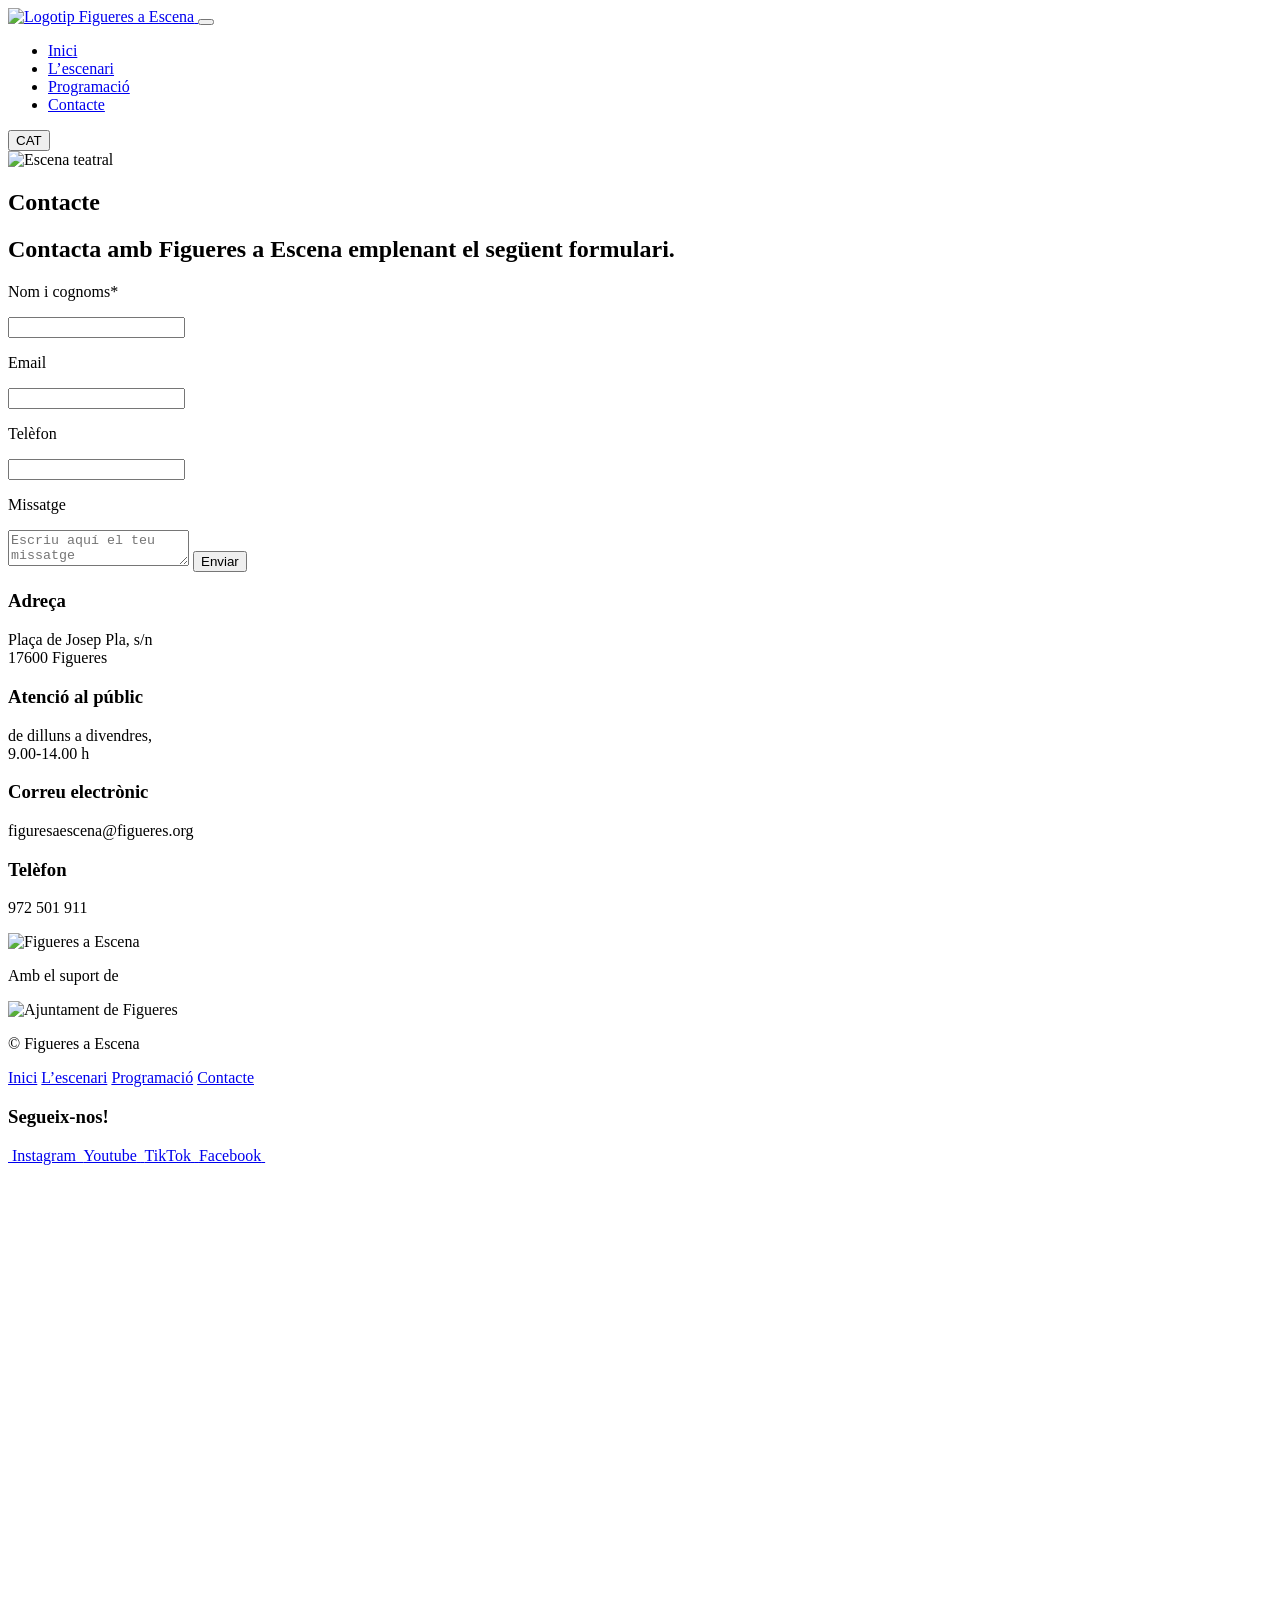
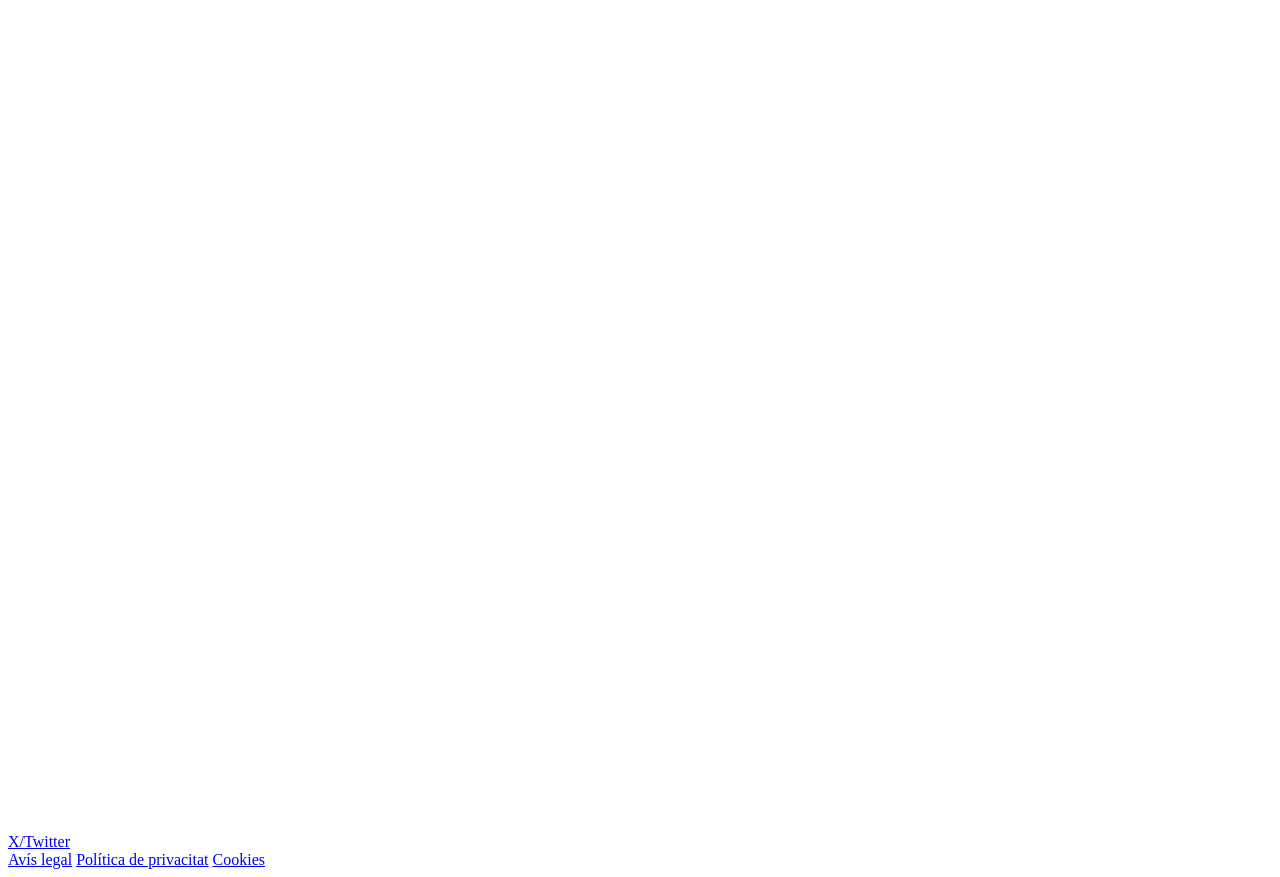
==== contacte.html @ d1a83672 "subida inicial" ====
<!DOCTYPE html>
<html lang="ca">
    <head>
        <meta charset="UTF-8" />
        <title>Contacte | Figueres a Escena</title>
        <meta name="viewport" content="width=device-width, initial-scale=1">
        <link rel="stylesheet" href="css/styles-inici.css">
        <link rel="preconnect" href="https://fonts.googleapis.com">
        <link rel="preconnect" href="https://fonts.gstatic.com" crossorigin>
        <link rel="preconnect" href="https://fonts.googleapis.com">
        <link rel="preconnect" href="https://fonts.gstatic.com" crossorigin>
        <link href="https://fonts.googleapis.com/css2?family=Playfair+Display:ital,wght@0,400..900;1,400..900&display=swap" rel="stylesheet">
        <link href="https://fonts.googleapis.com/css2?family=Inter:ital,opsz,wght@0,14..32,100..900;1,14..32,100..900&display=swap" rel="stylesheet">
        <link rel="icon" type="image/jpeg" href="media/favicon_figueres.png">
    </head>
    <body>
        <header class="site-header">
      <nav class="nav-principal" aria-label="Navegació principal">

        <a href="inici.html" class="logo-nav">
              <img
              src="media/logos-colorifavicon.png"
              alt="Logotip Figueres a Escena"
              class="brand-logo"
              width="140"
              height="40"
              />
         </a>
         
    <button class="boton-menu" type="button" title="abrir-cerrar-menu" aria-label="Obrir o tancar menú">
      <span></span>
      <span></span>
      <span></span>
    </button>

    <ul id="menu-principal">
      <li><a href="inici.html" class="nav-link nav-link--active">Inici</a></li>
      <li><a href="lescenari.html" class="nav-link">L’escenari</a></li>
      <li><a href="programacio.html" class="nav-link">Programació</a></li>
      <li><a href="contacte.html" class="nav-link">Contacte</a></li>
    </ul>
    
    <button class="canvi-idioma" type="button" aria-label="Canvia l’idioma a català">
          CAT
    </button>
  </nav>
</header>
    <main>
    <section class="hero-contacte">
      <img src="media/elgrancomediant-joeljoan-novembre2021.jpg-1800x1200.jpg" alt="Escena teatral" class="hero-contacte-img">
      <h1>Contacte</h1>
    </section>

    <section class="intro-contacte">
      <h2>Contacta amb Figueres a Escena emplenant el següent formulari.</h2>
    </section>

    <section class="formulari-seccio">
      <form id="formulari">
        <p>Nom i cognoms*</p>
        <input class="campsText" type="text">

        <p>Email</p>
        <input class="campsText" type="email">

        <p>Telèfon</p>
        <input class="campsText" type="tel">

        <p>Missatge</p>
        <textarea id="quadre" placeholder="Escriu aquí el teu missatge"></textarea>

        <input type="submit" value="Enviar" id="botoEnviar">
      </form>
    </section>

    <section class="info-contacte">
      <div class="info-box">
        <div class="info-item">
          <h3>Adreça</h3>
          <p>Plaça de Josep Pla, s/n<br>17600 Figueres</p>
        </div>

        <div class="info-item">
          <h3>Atenció al públic</h3>
          <p>de dilluns a divendres,<br>9.00-14.00 h</p>
        </div>

        <div class="info-item">
          <h3>Correu electrònic</h3>
          <p>figuresaescena@figueres.org</p>
        </div>

        <div class="info-item">
          <h3>Telèfon</h3>
          <p>972 501 911</p>
        </div>
      </div>
    </section>
  </main>

   <footer class="site-footer">
  <div class="footer-main">
    <div class="footer-brand">
        <img src="media/logo_negatiu.png" class="footer-logo" alt="Figueres a Escena" />

      <div class="footer-support">
        <p>Amb el suport de</p>

        <div class="footer-support-logos">
          <img src="media/logo-aj-figueres-blanc.svg" alt="Ajuntament de Figueres" />
        </div>
      </div>
      
      <p class="footer-copy">© Figueres a Escena</p>
    </div>
    
    <nav class="footer-nav" aria-label="Navegació del footer">
      <a href="inici.html">Inici</a>
      <a href="lescenari.html">L’escenari</a>
      <a href="programacio.html">Programació</a>
      <a href="contacte.html">Contacte</a>
    </nav>
    
    <div class="footer-social">
      <h3>Segueix-nos!</h3>
      
      <a href="https://www.instagram.com/figueresaescena_/" target="_blank" rel="noopener noreferrer">
        <img src="assets/instagram-blanc.svg" alt="" aria-hidden="true" />
        <span>Instagram</span>
      </a>
      
      <a href="https://www.youtube.com/channel/UCUysJDxSkF0yMtSWq9Wa2jw" target="_blank" rel="noopener noreferrer">
        <img src="assets/youtube-blanc.svg" alt="" aria-hidden="true" />
        <span>Youtube</span>
      </a>
      
      <a href="https://www.tiktok.com/@figueresaescena" target="_blank" rel="noopener noreferrer">
        <img src="assets/tiktok-blanc.svg" alt="" aria-hidden="true" />
        <span>TikTok</span>
      </a>
      
      <a href="https://www.facebook.com/figueresaescena/" target="_blank" rel="noopener noreferrer">
        <img src="assets/facebook-blanc.svg" alt="" aria-hidden="true" />
        <span>Facebook</span>
      </a>
      
      <a href="https://x.com/figueresaescena" target="_blank" rel="noopener noreferrer">
        <img src="assets/x-blanc.svg" alt="" aria-hidden="true" />
            <svg viewBox="0 0 24 24" aria-hidden="true">
                <path fill="currentColor" d="..." />
              </svg>
        <span>X/Twitter</span>
      </a>
    </div>
  </div>
  
  <div class="footer-bottom">
    <a href="/avis-legal">Avís legal</a>
    <a href="/politica-privacitat">Política de privacitat</a>
    <a href="/cookies">Cookies</a>
  </div>
</footer>
</body>
</html>
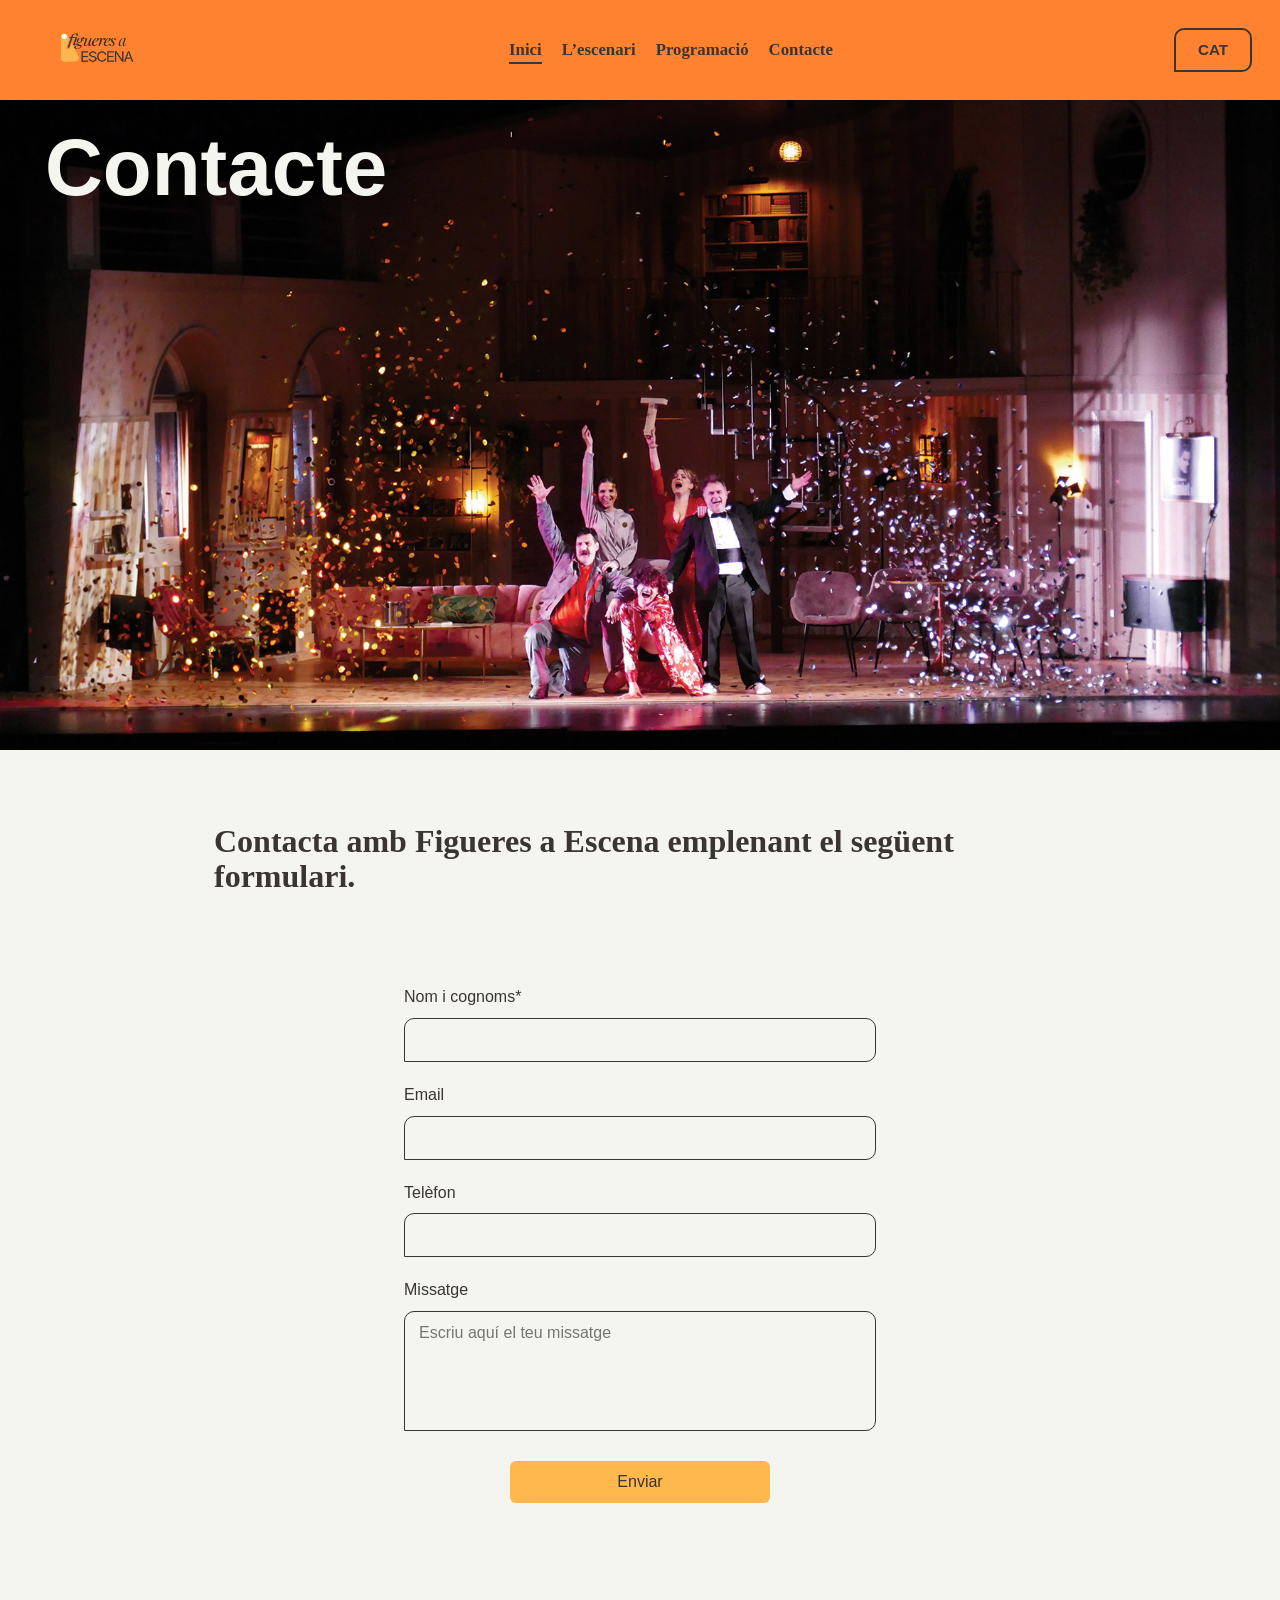
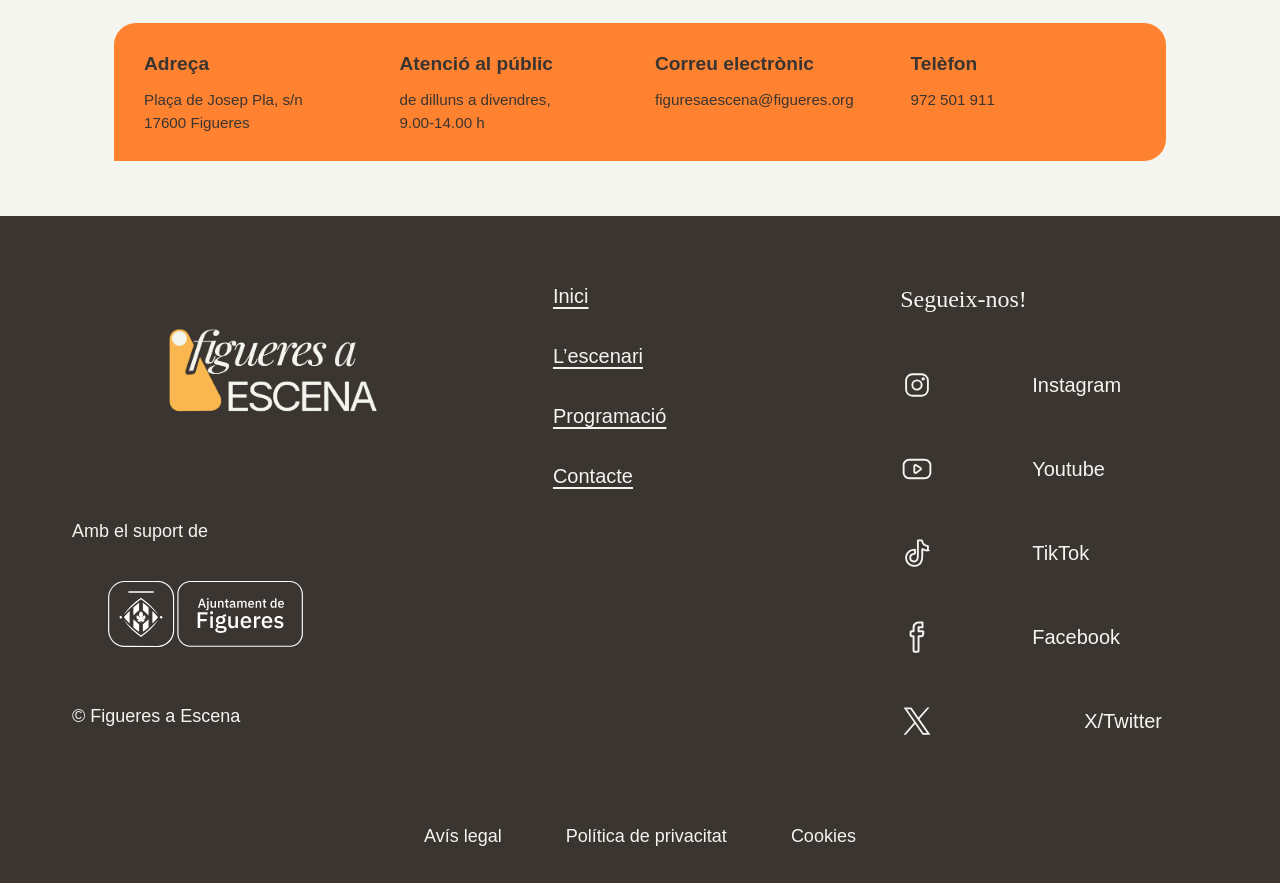
==== commit ac7ebf80: "Update contacte.html" ====
--- a/contacte.html
+++ b/contacte.html
@@ -17,7 +17,7 @@
         <header class="site-header">
       <nav class="nav-principal" aria-label="Navegació principal">
 
-        <a href="inici.html" class="logo-nav">
+        <a href="index.html" class="logo-nav">
               <img
               src="media/logos-colorifavicon.png"
               alt="Logotip Figueres a Escena"
@@ -34,7 +34,7 @@
     </button>
 
     <ul id="menu-principal">
-      <li><a href="inici.html" class="nav-link nav-link--active">Inici</a></li>
+      <li><a href="index.html" class="nav-link nav-link--active">Inici</a></li>
       <li><a href="lescenari.html" class="nav-link">L’escenari</a></li>
       <li><a href="programacio.html" class="nav-link">Programació</a></li>
       <li><a href="contacte.html" class="nav-link">Contacte</a></li>
@@ -161,4 +161,4 @@
   </div>
 </footer>
 </body>
-</html>+</html>
--- a/css/styles-inici.css
+++ b/css/styles-inici.css
@@ -0,0 +1,2630 @@
+:root {
+  --fons: #f5f5f0;
+  --taronja-principal: #ff8231;
+  --marro-secundari: #3a3530;
+  --groc-botons: #ffb84d;
+  --vermell: #b02136;
+  --blau-teatre: #0d1117;
+  --titols: "Playfair Display", serif;
+  --body: "Inter", sans-serif;
+  --radio: 20px 20px 20px 0;
+  --radius-md: 10px;
+  --radius-lg: 16px;
+  --ample-pagina: 1920px;
+  --pagina-padding-x: 1.5rem;
+}
+
+:root {
+  --container-max: 1920px;
+  --desktop-margin: 80px;
+
+  --tablet-margin: 32px;
+  --tablet-gutter: 24px;
+
+  --mobile-margin: 32px;
+  --mobile-gutter: 16px;
+
+  --header-height: 100px;
+}
+
+*,
+*::before,
+*::after {
+  box-sizing: border-box;
+}
+
+html {
+  scroll-behavior: smooth;
+}
+
+body.menu-abierto {
+  overflow: hidden;
+}
+
+section,
+.section,
+.programacio-hero,
+.funcions-section,
+.section-inner,
+.section-header,
+.calendar-strip,
+.shows-viewport,
+.contenidor-notices,
+.titol-accessibilitat,
+.titol-figueres,
+#espais-titol,
+.intro-grid,
+.spaces-layout,
+.espais-detall,
+.espais-detall-text,
+.hero--escenari .hero-content-inner,
+.seccio-galeria h2,
+.projects-copy h2,
+.projects-copy p {
+  max-width: var(--container-max);
+}
+
+* {
+  box-sizing: border-box;
+}
+
+
+html {
+  scroll-behavior: smooth;
+}
+
+h1 {
+  font-family: 'Playfair Display', serif;
+  font-size: clamp(3rem, 6vw, 6.5rem); 
+  font-weight: 900;
+  color: var(--fons);
+  line-height: 1.1;
+  margin-left: 5rem;
+}
+
+h2 {
+  margin:0;
+  font-family: 'Playfair Display', serif;
+  font-size: 5.3125rem;
+  font-weight: 700;
+  color: var(--marro-secundari);
+  line-height: 1.1;
+  text-align: left;
+}
+
+h3 {
+  font-family: var(--titols);
+  font-size: 2rem;
+  
+}
+
+
+body {
+  margin: 0;
+  min-height: 100vh;
+  font-family: "Inter", sans-serif;
+  color: var(--marro-secundari);
+  background-color: var(--fons);
+  line-height: 1.6;
+}
+
+img {
+  max-width: 100%;
+  display: block;
+  height: auto;
+}
+
+button {
+  font: inherit;
+}
+
+a {
+  color: var(--fons);
+  font-family: "Inter", sans-serif;
+  font-weight: 400;
+  text-decoration: none;
+}
+
+:focus-visible {
+  outline: 2px solid #b036;
+  outline-offset: 3px;
+}
+
+/* Enllaç de salt */
+
+.skip-link {
+  position: absolute;
+  left: 50%;
+  transform: translateX(-50%);
+  top: -3rem;
+  background: #b02136;
+  color: #f5f5f0;
+  padding: 0.5rem 1rem;
+  z-index: 1000;
+  text-decoration: none;
+  border-radius: 999px;
+  transition: top 0.2s ease;
+  font-family: "Playfair Display", serif;
+}
+
+.skip-link:focus {
+  top: 0.75rem;
+}
+
+/* HEADER */
+
+.site-header {
+  background-color: var(--taronja-principal);
+  color: var(--marro-secundari);
+  position: sticky;
+  top: 0;
+  z-index: 20;
+}
+
+.header-inner {
+  max-width: 1920px;
+  margin: 0 auto;
+  padding: 1rem 1.5rem;
+  display: flex;
+  align-items: center;
+  justify-content: space-between;
+  gap: 1.5rem;
+}
+
+.logo-nav {
+  display: inline-flex;
+  align-items: center;
+  justify-self: start;
+}
+
+.brand-logo{
+  width: 180px;
+  height: auto;
+  display: block;
+}
+
+.logo-nav img {
+  width: 140px;
+  height: auto;
+  object-fit: contain;
+}
+
+.logo-nav img,
+.brand-logo {
+  width: 140px;
+  height: auto;
+}
+
+#menu-principal {
+  list-style: none;
+  display: flex;
+  justify-content: center;
+  align-items: center;
+  gap: 1.25rem;
+  margin: 0;
+  padding: 0;
+  background: transparent;
+}
+
+#menu-principal li {
+  color: var(--marro-secundari);
+  font-family: "Playfair display", serif;
+  margin: 0;
+  padding: 0;
+  font-size: 0.95rem;
+  font-weight: 700;
+  line-height: 1.1;
+  text-decoration: none;
+}
+
+#menu-principal::before,
+#menu-principal::after {
+  content: none;
+}
+
+.boton-menu {
+  display: none;
+}
+
+.canvi-idioma {
+  border-radius: 10px 10px 10px 0;
+  border: 2px solid var(--marro-secundari);
+  padding: 0.25rem 0.9rem;
+  background: transparent;
+  font-weight: 600;
+  color: var(--marro-secundari);
+}
+
+#menu-principal a {
+  color: var(--marro-secundari);
+  font-size: 1.05rem;
+  font-weight: 700;
+  line-height: 1;
+  font-family: "Playfair display", serif;
+  text-decoration: none;
+  
+}
+
+.boton-menu {
+  display: none;
+  width: 44px;
+  height: 44px;
+  border: 0;
+  cursor: pointer;
+  margin-left: auto;
+  background: transparent;
+  padding: 0;
+  
+}
+
+.boton-menu span {
+  display: block;
+  width: 32px;
+  height: 2px;
+  margin: 6px auto;
+  background: var(--marro-secundari);
+  transition: 0.2s ease;
+}
+
+.nav-link {
+  text-decoration: none;
+  font-weight: 700;
+  color: var(--marro-secundari);
+  font-size: 0.95rem;
+  position: relative;
+  font-family: "Playfair Display", serif;
+}
+
+.nav-principal {
+  position: relative;
+  max-width: 1920px;
+  margin: 0 auto;
+  padding: 0 1.75rem;
+  min-height: 100px;
+  display: flex;
+  align-items: center;
+  justify-content: space-between;
+  grid-template-columns: center;
+  gap: 1.5rem;
+  background-color: var(--taronja-principal);
+}
+
+.nav-link::after {
+  content: "";
+  position: absolute;
+  left: 0;
+  bottom: -0.35rem;
+  width: 0;
+  height: 2px;
+  background-color: var(--marro-secundari);
+  transition: width 0.2s ease;
+}
+
+.nav-link:hover::after,
+.nav-link:focus-visible::after,
+.nav-link--active::after {
+  width: 100%;
+}
+
+.canvi-idioma {
+  justify-self: end;
+  border-radius: 10px 10px 10px 0;
+  min-width: 78px;
+  border: 2px solid var(--marro-secundari);
+  padding: 0.5rem 1rem;
+  background: transparent;
+  font-family: 'Inter', sans-serif;
+  font-weight: 700;
+  font-size: 0.95rem;
+  color: var(--marro-secundari);
+}
+
+.header-inner,
+.shows-track,
+.show-card-body,
+.main-nav ul {
+  min-width: 0;
+}
+
+
+
+/* HERO */
+
+.hero {
+  position: relative;
+  max-width: 2000px;
+  margin: 0 auto;
+  padding: 0;
+}
+
+.hero-media {
+  overflow: hidden;
+  max-height: 650px;
+}
+
+.hero-image {
+  width: 100%;
+  object-fit: cover;
+}
+
+.hero-content {
+  position: absolute;
+  inset: auto 1.5rem 2.5rem 1.5rem;
+  max-width: 460px;
+  
+  color: var(--fons);
+  text-shadow: 0 3px 12px rgba(0, 0, 0, 0.55);
+}
+
+.hero h1 {
+  font-family: "Playfair Display", serif;
+  font-weight: 600;
+  font-style: italic;
+  font-size: 4.375rem;
+  margin-bottom: 2.5rem;
+  margin-left: 80px;
+  color: var(--fons);
+}
+
+.hero-meta {
+  font-size: 0.95rem;
+  margin-bottom: 1rem;
+  margin-left: 80px;
+}
+
+/* BOTONS COMPRA */
+
+.btn {
+  border: none;
+  cursor: pointer;
+  padding: 0.75rem 1.4rem;
+  border-radius: 10px 10px 10px 0;
+  font-weight: 600;
+  font-size: 0.95rem; 
+  transition:
+    background-color 0.18s ease,
+    color 0.18s ease,
+    transform 0.1s ease,
+    box-shadow 0.18s ease;
+}
+
+.btn-comprar {
+  background-color: var(--groc-botons);
+  color: var(--marro-secundari);
+  margin: auto;
+}
+
+.hero .btn {
+  margin-left: 80px;
+}
+
+.btn-comprar:hover,
+.btn-comprar:focus-visible,
+.btn-comprar:active {
+  background-color: var(--vermell);
+  color: var(--fons);
+  transform: translateY(-1px);
+}
+
+/* Botons icona (calendar / carrussel) */
+
+.icon-btn {
+  border-radius: 999px;
+  border: 1px solid var(--color-border);
+  width: 32px;
+  height: 32px;
+  font-size: 1.1rem;
+  background-color: var(--fons);
+  display: flex;
+  align-items: center;
+  justify-content: center;
+  cursor: pointer;
+}
+
+.icon-btn:hover,
+.icon-btn:focus-visible {
+  background-color: var(--color-accent);
+}
+
+/* SECCIONS GENERALS */
+
+section {
+  padding: 2.5rem 1.5rem 0;
+  background-color: var(--fons);
+}
+
+.section-header {
+  max-width: 1920px;
+  margin: 0 2.5rem;
+  margin-bottom: 1.75rem;
+  padding: 0;
+  display: flex;
+  align-items: center;
+  justify-content: space-between;
+  gap: 1.5rem;
+}
+
+.section-header h2 {
+  margin: 0;
+  font-size: 5.3125rem;
+  text-align: left;
+  line-height: 1.1;
+}
+
+.seccio-noticies {
+  font-weight: 300;
+  max-width: 1920px; 
+  background-color: var(--taronja-principal);
+  place-items: center;
+  padding-bottom: 3.125rem;
+}
+
+.seccio-noticies h2 {
+  max-width: 1920px;
+  margin: 3.25rem 0;
+  margin-top: 0.4rem;
+
+}
+
+/* calendari */
+
+.calendar-strip {
+  max-width: 1920px;
+  margin: 0 5rem 0.75rem;
+  margin-bottom: 0.75rem;
+  display: flex;
+  flex-direction: row;
+  gap: 0.75rem;
+  padding: 1.25rem 1.5rem 1.35rem;
+  overflow-x: auto;
+  overflow-y: hidden;
+  background-color: var(--marro-secundari);
+  border-radius: 24px 24px 0 0;
+  
+}
+
+.calendar-day {
+  position: relative;
+  min-width: 78px;
+  min-height: 110px;
+  flex: 0 0 auto;
+  border: 2px solid var(--marro-secundari);
+  border-radius: 20px 20px 20px 0;
+  background-color: var(--marro-secundari);
+  padding: 1rem 0.8rem 0.9rem;
+  display: flex;
+  flex-direction: column;
+  align-items: center;
+  gap: 0.45rem;
+  font-size: 1rem;
+  color: var(--fons);
+  scroll-snap-align: center;
+  cursor: pointer;
+  transition:
+    background-color 0.15s ease,
+    color 0.15s ease,
+    border-color 0.15s ease,
+    transform 0.1s ease;
+}
+
+.calendar-strip::-webkit-scrollbar {
+  height: 10px;
+  content: "";
+  position: absolute;
+  left: 0%;
+  right: 0%;
+  bottom: 0;
+  background: var(--taronja-principal);
+}
+
+.calendar-strip::-webkit-scrollbar-thumb {
+  border-radius: 20px 20px 20px 0;
+}
+
+.calendar-day:hover,
+.calendar-day:focus-visible {
+  background-color: var(--taronja-principal);
+}
+
+.calendar-day--active {
+  color: var(--taronja-principal);
+}
+
+
+.calendar-day:hover .calendar-day__number,
+.calendar-day:hover .calendar-day__month,
+.calendar-day:focus-visible .calendar-day__number,
+.calendar-day:focus-visible .calendar-day__month {
+  color: var(--marro-secundari);
+}
+
+.calendar-day__number {
+  font-size: 2.2rem;
+  font-weight: 800;
+  line-height: 1;
+  font-family: "Playfair Display", serif;
+}
+
+
+.calendar-day:hover,
+.calendar-day:focus-visible {
+  background-color: var(--taronja-principal);
+  color: var(--marro-secundari);
+}
+
+.modal-dia {
+  position: absolute;
+  top: calc(100% + 14px);
+  left:0;
+  width: 320px;
+  background-color: var(--taronja-principal);
+  color: var(--marro-secundari);
+  font-family: 'Inter', sans-serif;
+  font-weight: 400;
+  padding: 14px 14px;
+  font-size: 1rem;
+  z-index: 1000;
+  pointer-events: none;
+  border: 2px solid var(--marro-secundari);
+  border-radius: 20px 20px 20px 0;
+}
+
+.modal-dia__label {
+  margin: 0 0 8px;
+  font-family: "Inter", sans-serif;
+  font-size: 0.95rem;
+  font-weight: 400;
+  color: var(--taronja-principal);
+  
+}
+
+.modal-dia__title {
+  margin: 0 0 24px;
+  font-family: "Playfair display", serif;
+  font-size: 2rem;
+  line-height: 0.98;
+  font-weight: 800;
+  color: var(--marro-secundari);
+}
+
+.modal-dia__time {
+  margin: 0;
+  font-family: "Inter", sans-serif;
+  font-size: 1.5rem;
+  font-weight: 500;
+  color: var(--marro-secundari);
+}
+
+.modal-dia__place {
+   margin: 0;
+  font-family: "Inter", sans-serif;
+  font-size: 1rem;
+  font-weight: 300;
+  color: var(--marro-secundari);
+}
+
+/* propers espectacles */
+
+.shows-viewport {
+  max-width: 1920px;
+  margin: 0 4rem;
+  overflow-x: auto;
+  overflow-y: hidden;
+  padding-bottom: 1.5rem;
+}
+
+.shows-viewport::-webkit-scrollbar {
+  height: 6px;
+}
+
+.shows-viewport::-webkit-scrollbar-thumb {
+  background-color: #c9b9a6;
+  border-radius: 999px;
+}
+
+.shows-track {
+  display: flex;
+  gap: 1rem;
+  align-items: stretch;
+  
+}
+
+.show-card {
+  width: 400px;
+  min-height: 575px;
+  font-weight: 300;
+  background-color: var(--fons);
+  border-radius: 20px 20px 20px 0;
+  overflow: hidden;
+  border: 2px solid var(--marro-secundari);
+  box-shadow: none;
+  flex: 0 0 400px;
+  display: flex;
+  flex-direction: column;
+}
+
+.show-card-image {
+  display: block;
+  height: 270px;
+  object-fit: cover;
+  width: 100%;
+  border-radius: 20px 20px 20px 0;
+}
+
+.show-card-body {
+  padding: 1.5rem 1.25rem 1.35rem;
+  font-size: 1.25rem;
+  display: flex;
+  flex-direction: column;
+  align-items: center;
+  gap: 0.7rem;
+  flex: 1;
+  text-align: center;
+  color: var(--marro-secundari);
+}
+
+.show-card h3 {
+  margin: 0;
+  min-height: 72px;
+  display: flex;
+  align-items: flex-start;
+  justify-content: center;
+  line-height: 0.95;
+  font-size: 3.125rem;
+  color: var(--marro-secundari);
+  font-family: "Playfair Display", "Times New Roman", serif;
+  text-align: center;
+}
+
+.show-card-info {
+  margin: 0;
+  min-height: 44px;
+  font-size: 0.82rem;
+  font-weight: 500;
+  line-height: 1.3;
+  color: var(--taronja-principal);
+  text-align: center;
+}
+
+.show-card-text {
+  margin: 0;
+  flex-grow: 1;
+  font-size: 0.82rem;
+  line-height: 1.45;
+  max-width: 32ch;
+  text-align: center;
+}
+
+.show-card .btn-comprar {
+  margin: 0;
+  min-width: 182px;
+  padding: 0.78rem 1.5rem;
+  border-radius: 10px 10px 10px 0;
+  margin-top: auto;
+  align-self: center;
+  display: inline-flex;
+  justify-content: center;
+  font-size: 0.92rem;
+}
+
+/* NOTÍCIES */
+
+.contenidor-noticies {
+  place-items: center;
+}
+
+.notices-card {
+  max-width: 1920px;
+
+  background-color: var(--marro-secundari);
+  color: var(--fons);
+  border-radius: var(--radio);
+  padding: 3.875rem 7.75rem;
+  min-height: 420px;
+  display: grid;
+  grid-template-columns: 1.3fr 1fr;
+  gap: 7.813rem;
+  align-items: center;
+}
+
+.news-card-contingut h3 {
+  margin-top: 0;
+  margin-bottom: 0.75rem;
+  font-family: "Playfair Display", "Times New Roman", serif;
+  font-size: 3.125rem;
+  line-height: 1.2;
+}
+
+.news-card-contingut p {
+  margin: 0;
+  font-size: 1.563;
+
+}
+
+/* ACCORDIÓ ACCESSIBILITAT */
+
+/* clase oculto per al js*/
+.oculto {
+  display: none;
+}
+
+.access-section {
+  padding-bottom: 4rem;
+  max-width: 1920px;
+  
+}
+
+.oculto {
+  display: none;
+}
+
+.acordeo-info {
+  font-weight: 300;
+  max-width: 1920px;
+  margin: auto 204px;
+  font-family:"Inter", sans-serif; ;
+  color: var(--marro-secundari);
+}
+
+.acordeo-items {
+  background-color: var(--groc-botons);
+  border-radius: 20px 20px 20px 0;
+  margin-bottom: 48px;
+}
+
+.acordeo-toggle {
+  width: 100%;
+  display: flex;
+  justify-content: space-between;
+  align-content: left;
+  gap: 1rem;
+  padding: 2rem;
+  background: transparent;
+  border: none;
+  cursor: pointer;
+  position: relative;
+  font: 'Inter', sans-serif;
+  color: var(--marro-secundari);
+}
+
+.acordeo-toggle span:first-child {
+    font-family: var(--titols);
+    font-size: 1.875rem;
+    font-weight: 700;
+    padding: 0.15rem 0.45rem;
+    border-radius: 999px;
+    
+}
+
+.acordeo-icon {
+    font-size: 1.25rem;
+    line-height: 1;
+    color: var(--marro-secundari);
+    cursor: pointer;
+}
+
+.acordeo-contingut {
+    padding: 1.5rem 2.5rem 3rem 2.5rem;
+    color: var(--marro-secundari);
+    font-size: 0.98rem;
+    line-height: 1.4;
+    max-width: 60ch;
+}
+
+.acordeo-contingut ul {
+  margin: 0;
+  padding-left: 1.4rem;
+}
+
+.acordeo-contingut li {
+  margin-bottom: 1rem;
+  line-height: 1.65;
+}
+
+.acordeo-contingut li:last-child {
+  margin-bottom: 0;
+}
+
+/* PEU DE PÀGINA */
+
+.site-footer {
+  background-color: var(--marro-secundari);
+  color: var(--fons);
+  padding: 64px 72px 32px;
+}
+
+.site-footer a {
+  color: var(--fons);
+  text-decoration: none;
+}
+
+.footer-main {
+  display: grid;
+  grid-template-columns: 1.2fr 0.8fr 0.9fr;
+  gap: 80px;
+  align-items: start;
+}
+
+.footer-brand,
+.footer-nav,
+.footer-social {
+  width: 100%;
+}
+
+
+.footer-brand {
+  display: flex;
+  flex-direction: column;
+  gap: 40px;
+}
+
+.footer-logo img {
+  width: 0 0 20px;
+  height: auto;
+  display: block;
+}
+
+
+.footer-support p {
+  margin: 0 0 20px;
+  font-size: 18px;
+}
+
+.footer-support-logos img {
+  max-height: 96px;
+  width: auto;
+  display: block;
+}
+
+.footer-copy {
+  margin: 0;
+  font-size: 18px;
+}
+
+.footer-nav {
+  display: flex;
+  flex-direction: column;
+  gap: 28px;
+}
+
+.footer-nav a {
+  font-size: 20px;
+  text-decoration: underline;
+  text-underline-offset: 4px;
+}
+
+.footer-social {
+  display: flex;
+  flex-direction: column;
+  gap: 22px;
+}
+
+.footer-social h3 {
+  margin: 0 0 28px;
+  font-size: 24px;
+  font-weight: 500;
+}
+
+.footer-social a {
+  display: inline-flex;
+  align-items: center;
+  gap: 18px;
+  margin-bottom: 28px;
+  font-size: 20px;
+}
+
+.footer-social img {
+  width: 34px;
+  height: 34px;
+  object-fit: contain;
+  flex-shrink: 0;
+}
+
+.footer-social svg{
+  width: 34px;
+  height: 34px;
+  flex-shrink: 0;
+}
+
+.footer-bottom {
+  margin-top: 56px;
+  display: flex;
+  justify-content: center;
+  gap: 64px;
+  flex-wrap: wrap;
+}
+
+.footer-bottom a {
+  font-size: 1.125rem;
+}
+
+.footer-social a:hover,
+.footer-nav a:hover,
+.footer-bottom a:hover {
+  opacity: 0.8;
+}
+
+
+
+
+
+
+
+
+
+/* --- L’ESCENARI -- HERO --- */
+
+.hero--escenari .hero-media {
+  max-height: 650px;
+  position: relative;
+  max-width: 2000px;
+  margin: 0 auto;
+  padding: 0;
+  width: 100%;
+  object-fit: cover;
+}
+
+.hero--escenari .hero-content {
+  bottom: 2.5rem;
+  
+}
+
+.hero--escenari {
+  position: relative;
+}
+
+.hero-media {
+  position: relative;
+}
+
+.hero-image {
+  display: block;
+  width: 100%;
+  height: auto;
+}
+
+.hero-content {
+  max-width: 1920px;
+  position: absolute;
+  top: 11px;
+  left: 60px;
+  z-index: 2;
+}
+
+.hero--escenari .hero-content-inner {
+  max-width: 1920px;
+  margin: 0 5rem;
+  padding: 0;
+  color: var(--fons);
+  text-shadow: 0 3px 12px rgba(0, 0, 0, 0.6);
+}
+
+.hero--escenari h1 {
+  max-width: 1920px;
+  font-family: "Playfair Display", "Times New Roman", serif;
+  font-size: 6.875rem;
+  font-style: normal;
+}
+
+/* --- CONTENIDOR GENERIC DE SECCIONS --- */
+
+.section {
+  padding-block: 2.5rem 0;
+}
+
+.section-inner {
+  max-width: 1920px;;
+  margin: 0 5rem;
+}
+
+/* --- INTRO --- */
+
+.section--intro h2 {
+  font-family: "Playfair Display", "Times New Roman", serif;
+  font-size: 2rem;
+  margin-bottom: 1.5rem;
+  color: var(--fons);
+}
+
+.intro-grid {
+  max-width: 1920px;
+  margin: 0 5rem;
+  display: block;
+  grid-template-columns: 1fr 1fr;
+  gap: 4rem;
+  columns: 2;
+  align-items: start;
+  padding-bottom: 4rem;
+}
+
+.intro-grid p {
+    font-weight: 300;
+}
+.intro-footnote {
+  max-width: 70ch;
+}
+
+/* --- ESPAIS --- */
+
+.seccio-espais {
+  background-color: var(--marro-secundari);
+  padding-bottom: 3rem;
+  border-radius: 60px 60px 60px 0;
+}
+
+.seccio-espais h2 {
+  font-family: "Playfair Display", "Times New Roman", serif;
+  margin-bottom: 1rem;
+  color: var(--fons);
+}
+
+.spaces-layout {
+  max-width: 1920px;
+  margin: 0 5rem;
+  display: grid;
+  grid-template-columns: minmax(0, 2fr) minmax(320px, 0.95fr);
+  gap: 2rem;
+  align-items: start;
+  color: var(--fons);
+  padding-bottom: 3.875rem;
+  background-color: var(--marro-secundari);
+}
+
+.spaces-media {
+  position: relative;
+  border-radius: var(--radio);
+  overflow: hidden;
+}
+
+.spaces-media__image {
+  width: 100%;
+  height: 100%;
+  max-height: 560px;
+  object-fit: cover;
+  display: block;
+}
+
+.spaces-media__nav {
+  position: absolute;
+  bottom: 1rem;
+  right: 0.75rem;
+  width: 42px;
+  height: 42px;
+  border-radius: 16px 16px 16px 0 ;
+  border: none;
+  background-color: var(--taronja-principal);
+  color: var(--marro-principal);
+  display: flex;
+  align-items: center;
+  justify-content: center;
+  font-size: 1.1rem;
+  margin-left: 0.25rem;
+}
+
+.spaces-media__nav--next{
+  right: 20px;
+}
+
+.spaces-media__nav--prev{
+  right: 88px;
+}
+
+.spaces-sidebar {
+  align-self: start;
+  display: flex;
+  flex-direction: column;
+  gap: 1.5rem;
+}
+
+.spaces-sidebar__label {
+  font-size: 1.563rem;
+  font-weight: 300;
+  color: var(--fons);
+  text-transform: uppercase;
+  letter-spacing: 0.08em;
+  line-height: 1.85rem;
+  padding:0;
+  margin:0;
+}
+
+.espais-list {
+  list-style: none;
+  padding: 0;
+  margin: 0;
+  display: flex;
+  flex-direction: column;
+  gap: 0.4rem;
+}
+
+.espais-list-item {
+  width: auto;
+  text-align: center;
+  padding: 0;
+  border-radius: 999px;
+  border: none;
+  background-color: transparent;
+  color: var(--fons);
+  font-size: 1.563rem;
+  font-weight: 300;
+  line-height: 1.4;
+  cursor: pointer;
+  transition: color 0.2s ease;
+}
+
+.espais-list-item:hover {
+  color: var(--taronja-principal);
+}
+
+.espais-list-item--active {
+  color: var(--taronja-principal);
+  text-decoration: underline;
+  text-underline-offset: 0.35rem;
+}
+
+.spaces-media__image {
+  width: 100%;
+  height: 100%;
+  max-height: 560px;
+  object-fit: cover;
+  display: block;
+  border-radius: 24px 24px 24px 0;
+}
+
+
+.espais {
+  outline: 2px solid var(--fons);
+  border-radius: 20px 20px 20px 0;
+  display: flex;
+  justify-content: center;
+  align-items: center;
+  padding: 3rem 2rem;
+  min-height: 360px;
+}
+
+.espais-listst {
+  list-style: none;
+  padding: 0;
+  margin: 0;
+  flex-direction: column;
+  align-items: center;
+  gap: 1.8rem;
+  width: 100%;
+}
+
+.espais-listst{
+  width: 100%;
+  display: flex;
+  justify-content: center;
+}
+
+
+.espais-list-item--active {
+  color: var(--taronja-principal);
+  text-decoration: underline;
+  text-underline-offset: 0.35rem;
+}
+
+/* Detall espai */
+
+.espais-detall {
+  margin-top: 2.5rem;
+  background-color: var(--marro-secundari);
+  color: var(--fons);
+  border-radius: 24px 24px 24px 0;
+  padding: 0 5rem 4rem 5rem;
+}
+
+.espais-detall-titol {
+  margin: 0 0 2.5rem 5rem;
+  font-size: 3.75rem;
+  line-height: 0.95;
+  font-family: "Playfair Display", serif;
+  font-weight: 800;
+  color: var(--fons);
+}
+
+.spaces-detail__body {
+  font-weight: 300;
+  display: grid;
+  grid-template-columns: minmax(0, 2.2fr) minmax(320px, 0.95fr);
+  gap: 4rem;
+  align-items: start;
+}
+
+.espais-detall-meta h4 {
+  margin-top: 0;
+  margin-bottom: 1rem;
+  font-family: "Playfair Display", serif;
+  font-size: 3.125rem;
+  line-height: 1;
+}
+
+.spaces-docs {
+  list-style: none;
+  margin: 0;
+  padding: 0;
+}
+
+.spaces-docs a {
+  color: var(--marro-secundari);
+  text-decoration: underline;
+  text-underline-offset: 0.2rem;
+}
+
+.spaces-docs li + li {
+  margin-top: 0.75rem;
+}
+
+.espais-detall-direccio p {
+  margin: 0;
+  font-size: 1rem;
+  line-height: 1.5;
+}
+
+/* --- PROJECTES EDUCATIUS --- */
+
+.section-projectes {
+  padding-bottom: 2rem 0 5rem;
+}
+
+.fotografia {
+  max-width: 560px;
+  background-color: var(--marro-secundari);
+  border-radius: 40px 40px 40px 0;
+  padding: 1.2rem;
+  width: 100%;
+  justify-self: end;
+  
+}
+
+.projects-grid {
+  display: grid;
+  grid-template-columns: 1.2fr 0.9fr;
+  gap: 2.5rem;
+  align-items: start;
+}
+
+.projects-copy {
+  max-width: none;
+}
+
+
+.projects-copy h2 {
+  max-width: 1920px;
+  margin: 0 0 3.625rem 5rem;
+  font-family: "Playfair Display", serif;
+  font-size: 5.313rem;
+  line-height: 0.95;
+  color: var(--marro-secundari);
+}
+
+.projects-copy p {
+  font-weight: 300;
+  max-width: none;
+  margin: 0 0 1.5rem 5rem;
+  font-size: 1rem;
+  line-height: 1.55;
+  color: var(--marro-secundari);
+}
+
+.projects-media img {
+  border-radius: 18px;
+}
+
+.cantania {
+  display: block;
+  width: 100%;
+  height: auto;
+  border-radius: 24px 24px 24px 0;
+}
+
+.projects-media figcaption {
+  font-size: 0.82rem;
+  margin-top: 0.8rem;
+  line-height: 1.35;
+  color: var(--fons);
+}
+
+/* --- GALERIA / TIMELINE --- */
+
+.seccio-galeria {
+  max-width: 1920px;
+  padding-bottom: 5rem;
+}
+
+.seccio-galeria h2 {
+  max-width: 1920px;
+  font-family: "Playfair Display", serif;
+  font-size: 5.313rem;
+  line-height: 0.95;
+  margin: 0 5rem 3.75rem 5rem;
+  color: var(--marro-secundari);
+}
+
+.liniadeltemps {
+  position: relative;
+}
+
+.liniadeltemps-linia{
+  position: absolute;
+  left: 18.2%;
+  top: 0;
+  bottom: 0;
+  width: 10px;
+  background-color: var(--taronja-principal);
+}
+
+.liniadeltemps-any {
+  display: grid;
+  grid-template-columns: 18% 1fr;
+  align-items: center;
+  gap: 2.5rem;
+  margin-bottom: 4rem;
+}
+
+.liniadeltemps-label {
+  font-family: "Playfair Display", serif;
+  font-weight: 800;
+  font-size: 13rem;
+  line-height: 0.82;
+  color: var(--marro-secundari);
+  text-align: center;
+  position: relative;
+  left: -1.5rem;
+  z-index: 2;
+}
+
+.liniadeltemps-label span {
+  display: block;
+}
+
+.liniadeltemps-any-galeria  {
+  border-radius: 28px;
+  overflow: hidden;
+  position: relative;
+}
+
+.gallery-carousel__image {
+  display: block;
+  width: 100%;
+  max-height: 560px;
+  object-fit: cover;
+  border-radius: 28px 28px 28px 0;
+}
+
+.carrusel-galeria-controls {
+  position: absolute;
+  right: 1.2rem;
+  bottom: 1.2rem;
+  display: flex;
+  gap: 0.5rem;
+}
+
+.gallery-carousel {
+  display: flex;
+  gap: 0;
+  overflow-x: auto;
+  scroll-snap-type: x mandatory;
+  scrollbar-width: none;
+  scroll-behavior: smooth;
+  border-radius: 28px 28px 28px 0;
+}
+
+.gallery-carousel::-webkit-scrollbar {
+  display: none;
+}
+
+.gallery-slide {
+  flex: 0 0 100%;
+  width: 100%;
+  min-width: 100%;
+  scroll-snap-align: start;
+}
+
+.gallery-btn {
+  width: 52px;
+  height: 52px;
+  border-radius: 16px 16px 16px 0;
+  border: none;
+  background-color: var(--taronja-principal);
+  color: var(--marro-secundari);
+  font-size: 2rem;
+  line-height: 1;
+  cursor: pointer;
+}
+
+.carrusel-btn {
+  width: 57.76px;
+  height: 76px;
+  border: none;
+  border-radius: 20px 20px 20px 0;
+  background-color: var(--taronja-principal);
+  color: var(--marro-secundari);
+  position: absolute;
+  bottom: 20px;
+  display: flex;
+  align-items: center;
+  cursor: pointer;
+  justify-content: center;
+  line-height: 1;
+  z-index: 3;
+  padding: 0;
+  transition: background-color 0.2s ease,
+    transform 0.15s ease,
+    box-shadow 0.2s ease;
+}
+
+.carrusel-btn:hover,
+.carrusel-btn:focus-visible {
+  background-color: var(--marro-secundari);
+  color: var(--taronja-principal);
+  transform: translateY(-1px);
+}
+
+.carousel-btn:active {
+  transform: translateY(0);
+}
+
+.espais-detall-meta {
+  background-color: var(--fons);
+  color: var(--marro-secundari);
+  border-radius: 28px 28px 28px 0;
+  padding: 2.5rem 2.25rem;
+}
+
+.espais-detall-document {
+  margin-bottom: 2.5rem;
+}
+
+.espais-detall-direccio {
+ list-style: none;
+  margin: 0;
+  padding: 0;
+}
+
+.planol {
+  color: var(--marro-secundari);
+  font-size: 1rem
+}
+
+.fitxa {
+  color: var(--marro-secundari);
+  font-size: 1rem
+}
+
+.espais-detall-text {
+  max-width: 1920px;
+  margin: 0 5rem 0;
+  column-count: 3;
+  column-gap: 2.5rem;
+  
+}
+
+.espais-detall-text p {
+  margin: 0 0 1.5rem 0;
+  font-size: 1rem;
+  line-height: 1.55;
+  break-inside: avoid;
+}
+
+#acordeo-interpretacio {
+  margin-left: 20px;
+  color: var(--marro-secundari);
+  font-family: 'Inter', sans-serif;
+  
+}
+
+.calendar-day-diaespectacle::after {
+  color: var(--fons);
+  content: "";
+  position: absolute;
+  left: 0%;
+  right: 0%;
+  bottom: 0;
+  height: 9px;
+  background: #fff;
+  
+}
+
+.calendari-espectacle{
+  position:fixed;
+  left: 0;
+  top: 0;
+  transform: translate(-50%, calc(-100% - 10px));
+  background-color: var(--fons);
+  color: var(--marro-secundari);
+  padding: 10px 14px;
+  border-radius: 10px;
+  font-size: 14px;
+  line-height: 1.2;
+  white-space: nowrap;
+  opacity: 0;
+  visibility: hidden;
+  pointer-events: none;
+  transition: opacity 0.18s ease, visibility 0.18s ease;
+  z-index: 9999;
+}
+
+.calendari-espectacle.is-visible {
+  opacity: 1;
+  visibility: visible;
+}
+
+.contenidor-notices h2 {
+  max-width: 1920px;
+  
+}
+
+.btn-comprar-hero {
+  background-color: var(--groc-botons);
+  color: var(--marro-secundari);
+  margin: 0 5rem 0.5rem;
+}
+
+.calendar-day__month {
+  font-size: 0.95rem;
+  font-weight: 300;
+  line-height: 1.1;
+}
+
+
+.enllac-llegir {
+  color: var(--taronja-principal);
+  margin-top: 1.5rem;
+  font-size: 1rem;
+}
+
+.imatge-noticies {
+  border-radius: 20px 20px 20px 0;
+  width: 100%;
+  height: 320px;
+  overflow: hidden;
+}
+
+span {
+ margin: 0 5rem 0;
+  
+}
+
+.titol-accessibilitat {
+  max-width: 1920px;
+  margin: 0 5rem 0.5rem;
+  padding: 0;
+  margin-bottom: 3.25rem;
+}
+
+.contenidor-notices {
+  max-width: 1920px;
+  margin: 0 5rem 0.5rem;
+  padding: 0;
+}
+
+.titol-figueres {
+  max-width: 1920px;
+  margin: 0 5rem 0;
+  font-size: 5.313rem;
+  padding-bottom: 3.125rem;
+}
+
+#espais-titol {
+  max-width: 1920px;
+  line-height: 0.95;
+  margin: 0 5rem;
+  padding-bottom: 4.5rem;
+  color: var(--fons);
+}
+
+.projects-media {
+  margin: 0;
+}
+
+/* --- PROGRAMACIÓ --- */
+
+.programacio-hero {
+  max-width: 1920px;
+  margin: 0 5rem 0;
+  padding: 26px 0 18px;
+}
+
+h1,
+h2 {
+  font-family: "Playfair Display", serif;
+  line-height: 0.95;
+  margin: 0 0 24px;
+  margin-bottom: 3.25rem;
+  margin-top: 3.25rem;
+  color: var(--marro-secundari);
+}
+
+h1 {
+  font-size: 6.875rem;
+}
+
+h2 {
+  font-size:5.313rem;
+}
+
+.calendar-box {
+  max-width: 1920px;
+  border: 2px solid var(--marro-secundari);
+  border-radius: 40px 40px 40px 0;
+  overflow: hidden;
+  background: var(--fons);
+}
+
+.calendar-box__top {
+  background: var(--marro-secundari);
+  color: var(--fons);
+  display: grid;
+  grid-template-columns: 1fr 1fr 1fr;
+  padding: 28px 36px;
+  border-radius: 40px 40px 40px 0;
+}
+
+.calendar-col-title {
+  font-family: "Playfair Display", serif;
+  font-weight: 700;
+  font-size: 3.125rem;
+  text-align: center;
+}
+
+.calendar-col-title--today small {
+  color: var(--taronja-principal);
+  display: block;
+  margin-top: 8px;
+  font-family: "Inter", sans-serif;
+  font-size: 1.563rem;
+  font-weight: 300;
+}
+
+.calendar-box__body {
+  display: grid;
+  font-weight: 300;
+  grid-template-columns: 1fr 1fr 1fr;
+  gap: 24px;
+  padding: 34px 36px 36px;
+}
+
+.calendar-day-group + .calendar-day-group {
+  margin-top: 24px;
+}
+
+.calendar-day-group h3 {
+  margin: 0 0 10px;
+  font-family: "Playfair Display", serif;
+  font-size: 1.9rem;
+  color: var(--marro-secundari);
+}
+
+.mini-event {
+  display: grid;
+  grid-template-columns: 74px 1fr;
+  gap: 12px;
+  align-items: start;
+  margin-bottom: 16px;
+}
+
+.mini-event img {
+  width: 74px;
+  height: 74px;
+  object-fit: cover;
+  border-radius: 10px;
+}
+
+.mini-event h4 {
+  margin: 0 0 6px;
+  font-size: 1.2rem;
+  font-weight: 500;
+}
+
+.mini-event p {
+  margin: 0;
+  color: var(--gris);
+  line-height: 1.35;
+}
+
+.mini-event--link {
+  cursor: pointer;
+}
+
+.today-empty {
+  text-align: center;
+  color: var(--gris);
+  font-size: 1.1rem;
+  max-width: 280px;
+  margin: 48px auto 0;
+  line-height: 1.45;
+}
+
+.btn-programacio,
+.card-btn {
+  background: var(--groc-botons);
+  border: none;
+  color: var(--marro-secundari);
+  font-weight: 600;
+  border-radius: 14px 14px 14px 0;
+  padding: 16px 22px;
+  cursor: pointer;
+  transition: transform .15s ease, opacity .15s ease;
+}
+
+.btn-programacio:hover,
+.card-btn:hover {
+  transform: translateY(-1px);
+  opacity: 0.95;
+  background-color: var(--vermell);
+  color: var(--fons);
+}
+
+.btn-programacio {
+  background-color: var(--groc-botons);
+  color: var(--marro-secundari);
+  margin-top: 18px;
+  width: 100%;
+  max-width: 280px;
+}
+
+/* cards */
+
+.funcions-section {
+  max-width: 1920px;
+  margin: 0 5rem;
+  padding: 18px 0 40px;
+}
+
+.cards-grid {
+  display: grid;
+  grid-template-columns: repeat(3, minmax(0, 1fr));
+  gap: 38px 22px;
+}
+
+.event-card {
+  font-weight: 300;
+  display: flex;
+  flex-direction: column;
+}
+
+.event-card img {
+  width: 100%;
+  aspect-ratio: 1.15 / 0.82;
+  object-fit: cover;
+  border-radius: 30px 30px 30px 0;
+  margin-bottom: 12px;
+}
+
+.event-tag {
+  margin: 0 0 8px;
+  color: var(--taronja-principal);
+  text-decoration: underline;
+  text-underline-offset: 3px;
+  font-size: 0.95rem;
+}
+
+.event-card h3 {
+  margin: 0 0 6px;
+  font-family: "Playfair Display", serif;
+  font-size: 2.05rem;
+  line-height: 0.98;
+  color: var(--marro-secundari);
+}
+
+.event-subtitle,
+.event-desc,
+.event-meta,
+.event-price {
+  margin: 0 0 12px;
+}
+
+.event-subtitle,
+.event-desc,
+.event-meta {
+  line-height: 1.45;
+}
+
+.event-price {
+  font-weight: 700;
+}
+
+.event-card--clickable {
+  cursor: pointer;
+}
+
+
+.event-card-link {
+  display: block;
+  color: inherit;
+  text-decoration: none;
+}
+
+/*------ CONTACTE ------*/
+
+/* HERO */
+
+.hero-contacte {
+  position: relative;
+  width: 100%;
+  margin:0;
+  padding: 0;
+  
+}
+
+.hero-contacte-img {
+  max-width: 1920px;
+  display: block;
+  width: 100%;
+  height: 650px;
+  object-fit: cover;
+  
+}
+
+.hero-contacte h1 {
+  position: absolute;
+  top: 28px;
+  left: 45px;
+  margin: 0;
+  color: var(--fons);
+  font-family: "Playfair display", sans-serif;
+  font-size: 5rem;
+  line-height: 1;
+}
+
+/* INTRO */
+
+.intro-contacte {
+  width: 90%;
+  max-width: 900px;
+  margin: 34px auto 50px;
+  text-align: center;
+}
+
+.intro-contacte h2 {
+  margin: 0;
+  font-size: 2rem;
+  line-height: 1.1;
+}
+
+/* FORMULARI */
+
+.formulari-seccio {
+  width: 90%;
+  max-width: 520px;
+  margin: 0 auto 80px;
+}
+
+#formulari {
+  display: flex;
+  flex-direction: column;
+}
+
+#formulari p {
+  font-weight: 300;
+  margin: 0 0 8px;
+  font-size: 1rem;
+}
+
+.campsText,
+#quadre {
+  width: 100%;
+  border: 1.5px solid var(--marro-secundari);
+  border-radius: 10px 10px 10px 0;
+  background-color: transparent;
+  padding: 12px 14px;
+  font-size: 1rem;
+  font-family: "Inter", sans-serif;
+  margin-bottom: 20px;
+}
+
+#quadre {
+  height: 120px;
+  resize: none;
+}
+
+#botoEnviar {
+  width: 55%;
+  margin: 10px auto 0;
+  border: none;
+  border-radius: 6px;
+  background-color: var(--groc-botons);
+  color: var(--marro-secundari);
+  padding: 12px 20px;
+  font-size: 1rem;
+  cursor: pointer;
+}
+
+#botoEnviar:hover,
+#botoEnviar:focus-visible,
+#botoEnviar:active {
+  background-color: var(--vermell);
+  color: var(--fons);
+  transform: translateY(-1px);
+}
+
+/* INFO CONTACTE */
+
+.info-contacte {
+  width: 90%;
+  max-width: 1100px;
+  margin: 0 auto 55px;
+}
+
+.info-box {
+  background-color: var(--taronja-principal);
+  border-radius: 22px 22px 22px 0;
+  padding: 26px 30px;
+  display: flex;
+  justify-content: space-between;
+  gap: 30px;
+  flex-wrap: wrap;
+}
+
+.info-item {
+  flex: 1;
+  min-width: 180px;
+}
+
+.info-item h3 {
+  margin: 0 0 10px;
+  font-family: "Playfair display", sans-serif;
+  font-size: 1.2rem;
+}
+
+.info-item p {
+  margin: 0;
+  font-size: 0.95rem;
+  line-height: 1.5;
+}
+
+/*--------- ERROR 404 ---------*/
+
+.error404 {
+  min-height: 100vh;
+  display: grid;
+  place-items: center;
+  padding: 3rem 1.5rem;
+}
+
+.error404-content {
+  width: min(100%, 760px);
+  text-align: center;
+}
+
+.error404-imatge {
+  width: min(133%, 341px);
+  margin: 0 auto 2rem;
+}
+
+.error404 h1 {
+  margin: 0 0 1rem;
+  font-family: "Playfair Display", "Times New Roman", serif;
+  font-size:5rem;
+  line-height: 0.95;
+}
+
+.error-text {
+  margin: 0 5rem 0;
+  max-width: 32ch;
+  font-size:5rem;
+  line-height: 1.35;
+}
+
+.error404-btn {
+  border: none;
+  border-radius: 16px 16px 16px 0;
+  background-color: var(--groc-botons);
+  color: var(--marro-secundari);
+  padding: 1rem 2rem;
+  min-width: 220px;
+  font-size: 1rem;
+  font-weight: 600;
+  cursor: pointer;
+  transition: transform 0.18s ease, box-shadow 0.18s ease, background-color 018s ease;
+}
+
+.error404-btn:hover,
+.error404-btn:focus-visible {
+  background-color: var(--vermell);
+  color: var(--fons);
+  transform: translateY(-2px);
+}
+
+.error404-btn:focus-visible {
+  outline: 2px solid var(--marro-principal);
+  outline-offset: 4px;
+}
+
+.error404-btn:active {
+  transform: translateY(0);
+}
+
+
+.boton-menu {
+  display: none;
+  width: 44px;
+  height: 44px;
+  border: 0;
+  background: transparent;
+  padding: 0;
+  margin-left: auto;
+  position: relative;
+  z-index: 220;
+}
+
+.boton-menu span {
+  display: block;
+  width: 32px;
+  height: 2px;
+  margin: 6px auto;
+  background: var(--marro-secundari);
+  transition: transform 0.25s ease, opacity 0.25s ease;
+}
+
+.boton-menu.is-active span:nth-child(1) {
+  transform: translateY(8px) rotate(45deg);
+}
+
+.boton-menu.is-active span:nth-child(2) {
+  opacity: 0;
+}
+
+.boton-menu.is-active span:nth-child(3) {
+  transform: translateY(-8px) rotate(-45deg);
+}
+
+
+
+/* TABLET Y MOBILE: menú hamburguesa */
+@media (max-width: 1024px) {
+  .header-inner,
+  .nav-principal {
+    padding-inline: var(--tablet-margin);
+    gap: var(--tablet-gutter);
+    min-height: 92px;
+  }
+
+  .canvi-idioma {
+    order: 1;
+    min-width: auto;
+    padding: 0.35rem 0.75rem;
+    font-size: 0.875rem;
+  }
+
+  .logo-nav {
+    order: 2;
+    margin-inline: auto;
+  }
+
+  .boton-menu {
+    display: block;
+    order: 3;
+  }
+
+  #menu-principal {
+    position: fixed;
+    inset: 92px 0 auto 0;
+    display: flex;
+    flex-direction: column;
+    align-items: flex-start;
+    gap: 24px;
+    padding: 32px;
+    background: var(--taronja-principal);
+    border-top: 1px solid rgba(74, 54, 44, 0.15);
+    box-shadow: 0 20px 40px rgba(0, 0, 0, 0.12);
+    transform: translateY(-120%);
+    opacity: 0;
+    pointer-events: none;
+    transition: transform 0.28s ease, opacity 0.28s ease;
+    z-index: 210;
+  }
+
+  #menu-principal.show {
+    transform: translateY(0);
+    opacity: 1;
+    pointer-events: auto;
+  }
+
+  #menu-principal li,
+  #menu-principal a,
+  .nav-link {
+    font-size: 2rem;
+    line-height: 1;
+  }
+}
+
+/* MOBILE */
+@media (max-width: 430px) {
+  .header-inner,
+  .nav-principal {
+    padding-inline: var(--mobile-margin);
+    gap: var(--mobile-gutter);
+    min-height: 84px;
+  }
+
+  .logo-nav img,
+  .brand-logo {
+    width: 128px;
+  }
+
+  #menu-principal {
+    inset: 84px 0 auto 0;
+    padding: 32px;
+    gap: 20px;
+  }
+
+  #menu-principal li,
+  #menu-principal a,
+  .nav-link {
+    font-size: 1.75rem;
+  }
+}
+
+@media (max-width: 1024px) {
+  section {
+    padding: 40px var(--tablet-margin) 0;
+  }
+
+  .section-header,
+  .calendar-strip,
+  .shows-viewport,
+  .contenidor-notices,
+  .titol-accessibilitat,
+  .titol-figueres,
+  #espais-titol,
+  .intro-grid,
+  .spaces-layout,
+  .hero--escenari .hero-content-inner,
+  .programacio-hero,
+  .funcions-section,
+  .seccio-galeria h2,
+  .projects-copy h2,
+  .projects-copy p,
+  .espais-detall,
+  .espais-detall-text {
+    margin-left: 0 !important;
+    margin-right: 0 !important;
+  }
+
+  h1 {
+    font-size: clamp(3rem, 7vw, 5rem);
+    margin-left: 0;
+  }
+
+  h2,
+  .section-header h2,
+  .titol-figueres,
+  .seccio-galeria h2 {
+    font-size: clamp(3rem, 6vw, 4.5rem);
+    margin-bottom: 24px;
+  }
+
+  .hero-content,
+  .hero--escenari .hero-content {
+    left: 32px;
+    right: 32px;
+    top: auto;
+    bottom: 32px;
+    max-width: 70%;
+  }
+
+  .hero h1,
+  .hero-meta,
+  .hero .btn {
+    margin-left: 0;
+  }
+
+  .hero h1 {
+    font-size: clamp(3.5rem, 8vw, 5rem);
+    margin-bottom: 24px;
+  }
+}
+
+@media (max-width: 430px) {
+  section {
+    padding: 32px var(--mobile-margin) 0;
+  }
+
+  h1 {
+    font-size: clamp(2.75rem, 10vw, 4rem);
+  }
+
+  h2,
+  .section-header h2,
+  .titol-figueres,
+  .seccio-galeria h2 {
+    font-size: clamp(2.5rem, 9vw, 3.5rem);
+    line-height: 0.95;
+  }
+
+  .hero-media,
+  .hero--escenari .hero-media,
+  .hero-contacte-img {
+    max-height: none;
+    height: auto;
+  }
+
+  .hero-content,
+  .hero--escenari .hero-content {
+    left: 32px;
+    right: 32px;
+    bottom: 24px;
+    max-width: calc(100% - 64px);
+  }
+
+  .hero h1 {
+    font-size: clamp(2.75rem, 11vw, 4rem);
+  }
+
+  .hero-meta {
+    font-size: 0.95rem;
+  }
+
+  .btn,
+  .btn-comprar,
+  .btn-programacio,
+  .card-btn,
+  .error404-btn {
+    min-height: 44px;
+    width: fit-content;
+  }
+}
+
+/* HOME */
+@media (max-width: 1024px) {
+  .calendar-strip {
+    padding: 20px 24px 24px;
+    border-radius: 24px 24px 0 0;
+    gap: 12px;
+  }
+
+  .calendar-day {
+    min-width: 72px;
+    min-height: 104px;
+  }
+
+  .shows-track {
+    gap: 24px;
+  }
+
+  .show-card {
+    width: min(360px, calc(100vw - 64px));
+    flex: 0 0 min(360px, calc(100vw - 64px));
+    min-height: auto;
+  }
+
+  .notices-card {
+    grid-template-columns: 1fr;
+    gap: 24px;
+    padding: 32px;
+    min-height: auto;
+  }
+
+  .acordeo-info {
+    margin: 0;
+  }
+
+  .site-footer {
+    padding: 48px 32px 32px;
+  }
+
+  .footer-main {
+    grid-template-columns: 1fr 1fr;
+    gap: 40px 24px;
+  }
+
+  .footer-brand {
+    grid-column: 1 / -1;
+  }
+}
+
+@media (max-width: 430px) {
+  .shows-viewport {
+    overflow: visible;
+    padding-bottom: 0;
+  }
+
+  .shows-track {
+    display: flex;
+    gap: 16px;
+    overflow-x: auto;
+    scroll-snap-type: x mandatory;
+  }
+
+  .show-card {
+    width: calc(100vw - 64px - 32px);
+    flex: 0 0 calc(100vw - 64px - 32px);
+    scroll-snap-align: start;
+  }
+
+  .show-card h3 {
+    font-size: 3rem;
+    min-height: auto;
+  }
+
+  .show-card-body {
+    padding: 20px 16px 24px;
+  }
+
+  .notices-card {
+    padding: 20px;
+    border-radius: 24px 24px 24px 0;
+  }
+
+  .news-card-contingut h3 {
+    font-size: 2.25rem;
+    line-height: 1;
+  }
+
+  .acordeo-toggle {
+    padding: 20px 16px;
+  }
+
+  .acordeo-toggle span:first-child {
+    font-size: 1.5rem;
+  }
+
+  .acordeo-contingut {
+    padding: 0 16px 24px;
+    max-width: 100%;
+  }
+
+  .footer-main {
+    grid-template-columns: 1fr 1fr;
+    gap: 32px 24px;
+  }
+
+  .footer-bottom {
+    justify-content: flex-start;
+    gap: 20px;
+    margin-top: 40px;
+  }
+
+  .footer-nav a,
+  .footer-social a,
+  .footer-bottom a,
+  .footer-copy,
+  .footer-support p {
+    font-size: 1rem;
+  }
+}
+
+@media (max-width: 1024px) {
+  .intro-grid {
+    columns: 1;
+    display: block;
+    padding-bottom: 32px;
+  }
+
+  .spaces-layout {
+    display: grid;
+    grid-template-columns: 1fr;
+    gap: 24px;
+    padding-bottom: 32px;
+  }
+
+  .spaces-sidebar {
+    order: -1;
+  }
+
+  .espais {
+    min-height: auto;
+    padding: 24px;
+  }
+
+  .espais-detall {
+    padding: 0 0 32px;
+    margin-top: 24px;
+  }
+
+  .espais-detall-titol {
+    margin: 0 0 24px;
+    font-size: clamp(2.5rem, 5vw, 4rem);
+  }
+
+  .spaces-detail__body {
+    grid-template-columns: 1fr;
+    gap: 24px;
+  }
+
+  .espais-detall-text {
+    column-count: 1;
+  }
+
+  .projects-grid {
+    grid-template-columns: 1fr;
+    gap: 24px;
+  }
+
+  .fotografia {
+    max-width: 100%;
+    justify-self: stretch;
+  }
+
+  .liniadeltemps-linia {
+    left: 88px;
+    width: 6px;
+  }
+
+  .liniadeltemps-any {
+    grid-template-columns: 120px 1fr;
+    gap: 24px;
+  }
+
+  .liniadeltemps-label {
+    font-size: 5rem;
+    left: 0;
+  }
+}
+
+@media (max-width: 430px) {
+  .hero--escenari h1 {
+    font-size: 3.5rem;
+  }
+
+  .spaces-media__image {
+    max-height: 260px;
+  }
+
+  .spaces-sidebar__label,
+  .espais-list-item {
+    font-size: 1.25rem;
+    line-height: 1.35;
+  }
+
+  .espais-detall-titol,
+  .espais-detall-meta h4 {
+    font-size: 2rem;
+  }
+
+  .liniadeltemps-linia {
+    display: none;
+  }
+
+  .liniadeltemps-any {
+    grid-template-columns: 1fr;
+    gap: 16px;
+    margin-bottom: 32px;
+  }
+
+  .liniadeltemps-label {
+    text-align: left;
+    font-size: 4rem;
+  }
+
+  .gallery-carousel__image {
+    max-height: 260px;
+  }
+}
+
+
+@media (max-width: 1024px) {
+  .calendar-box__top,
+  .calendar-box__body {
+    grid-template-columns: 1fr;
+    gap: 20px;
+  }
+
+  .calendar-box__top {
+    padding: 24px;
+  }
+
+  .calendar-box__body {
+    padding: 24px;
+  }
+
+  .calendar-col-title {
+    font-size: 2.25rem;
+    text-align: left;
+  }
+
+  .cards-grid {
+    grid-template-columns: repeat(2, minmax(0, 1fr));
+    gap: 24px;
+  }
+}
+
+@media (max-width: 430px) {
+  .programacio-hero,
+  .funcions-section {
+    padding-top: 24px;
+  }
+
+  .calendar-box {
+    border-radius: 24px 24px 24px 0;
+  }
+
+  .calendar-box__top,
+  .calendar-box__body {
+    padding: 16px;
+  }
+
+  .calendar-col-title {
+    font-size: 1.75rem;
+  }
+
+  .cards-grid {
+    grid-template-columns: 1fr;
+    gap: 32px;
+  }
+
+  .event-card img {
+    border-radius: 24px 24px 24px 0;
+  }
+
+  .event-card h3 {
+    font-size: 2.4rem;
+  }
+
+  .btn-programacio,
+  .card-btn {
+    width: 100%;
+    max-width: 220px;
+  }
+}
+
+@media (max-width: 1024px) {
+  .hero-contacte h1 {
+    top: 32px;
+    left: 32px;
+    font-size: 4rem;
+  }
+
+  .intro-contacte,
+  .formulari-seccio,
+  .info-contacte {
+    width: 100%;
+    max-width: none;
+  }
+
+  .info-box {
+    padding: 24px;
+    gap: 24px;
+  }
+
+  .error404 {
+    padding: 48px 32px;
+  }
+
+  .error404 h1,
+  .error-text {
+    margin: 0;
+    font-size: clamp(3rem, 8vw, 5rem);
+  }
+}
+
+@media (max-width: 430px) {
+  .hero-contacte h1 {
+    top: 24px;
+    left: 32px;
+    font-size: 3rem;
+  }
+
+  .hero-contacte-img {
+    height: 320px;
+  }
+
+  .info-box {
+    flex-direction: column;
+    padding: 20px;
+  }
+
+  .error404-content {
+    width: 100%;
+  }
+
+  .error404-imatge {
+    width: min(100%, 220px);
+  }
+
+  .error404 h1 {
+    font-size: 4rem;
+  }
+
+  .error-text {
+    max-width: 100%;
+    font-size: 1.25rem;
+    line-height: 1.4;
+    margin-top: 16px;
+  }
+}
+
+
+
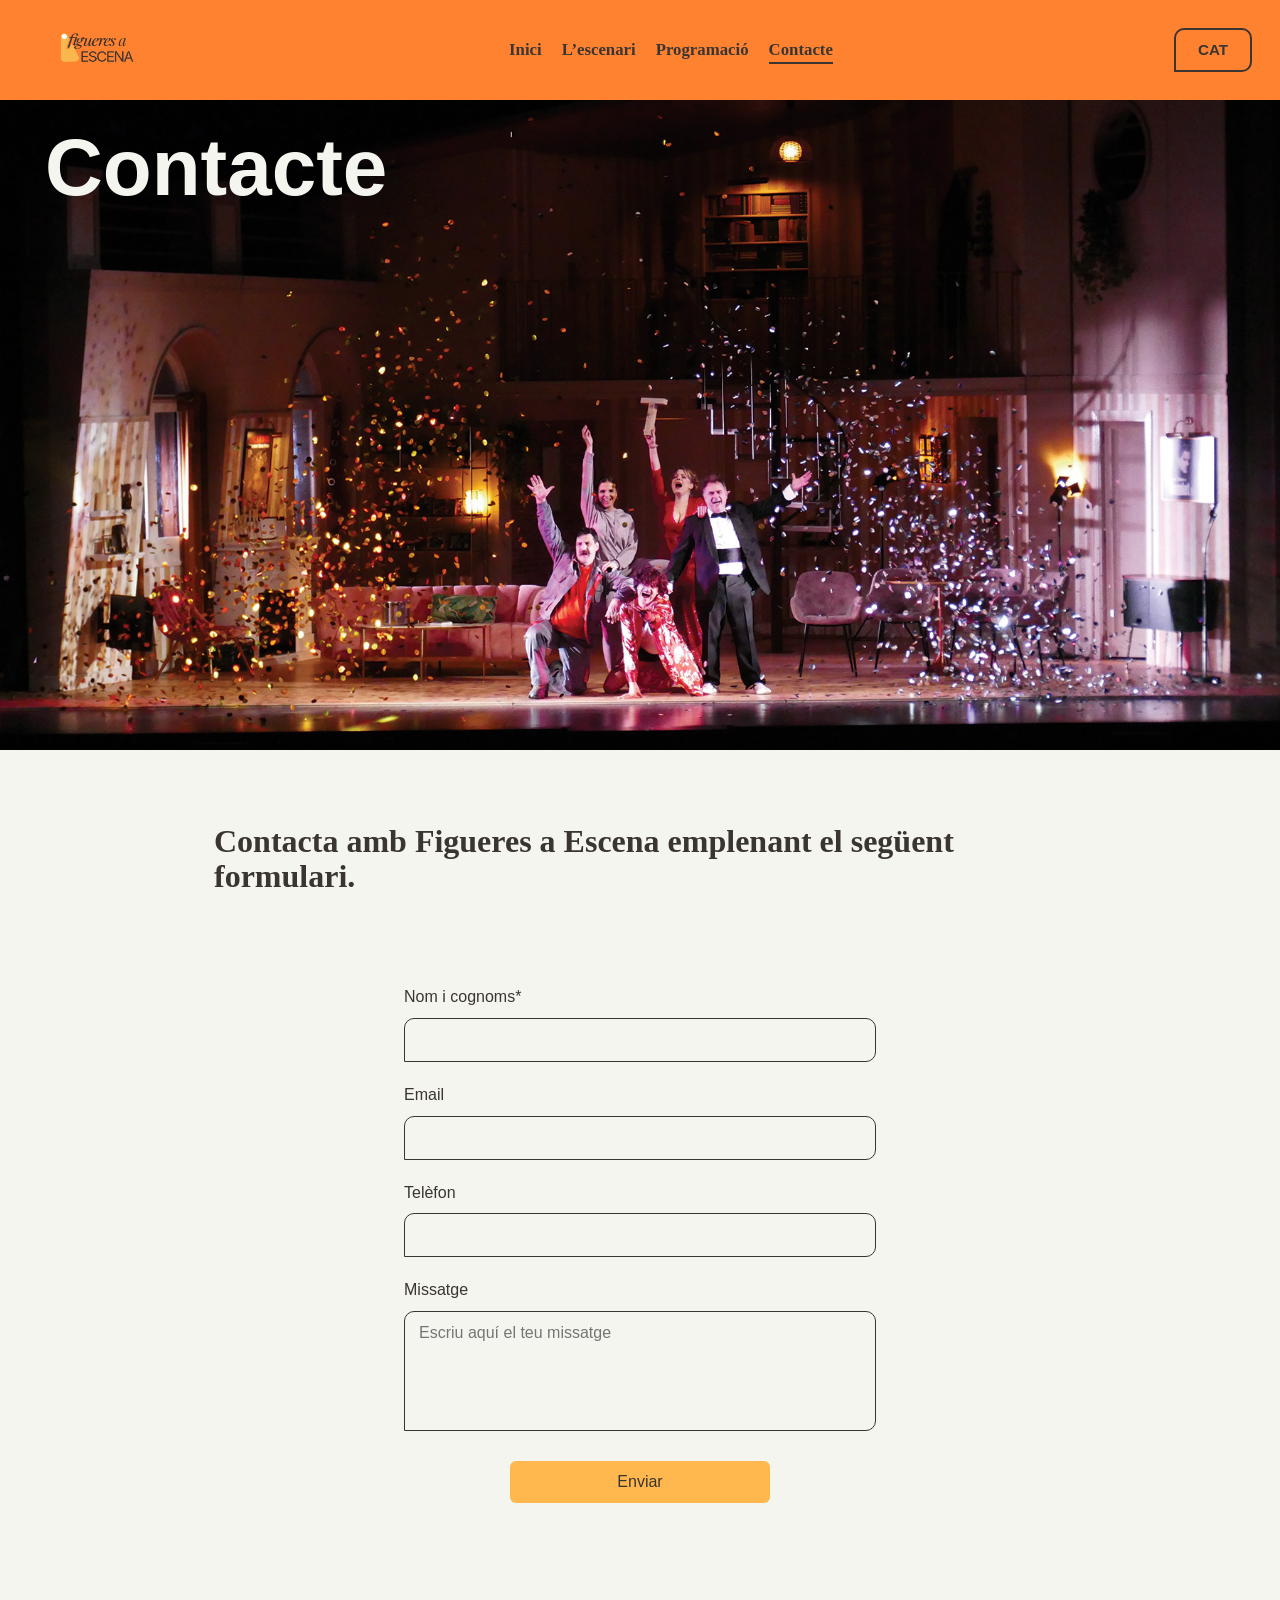
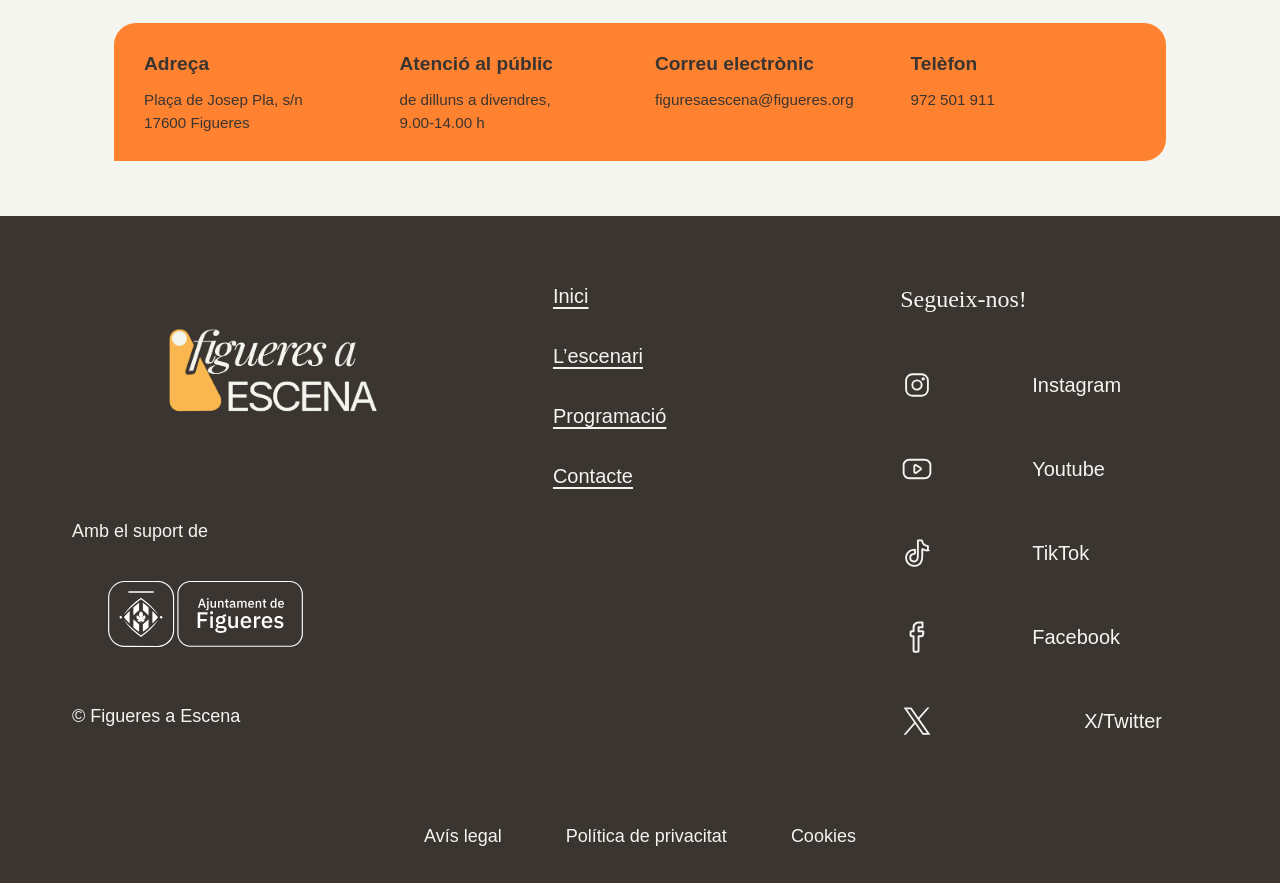
==== commit 4835281e: "Update contacte.html" ====
--- a/contacte.html
+++ b/contacte.html
@@ -34,10 +34,10 @@
     </button>
 
     <ul id="menu-principal">
-      <li><a href="index.html" class="nav-link nav-link--active">Inici</a></li>
+      <li><a href="index.html" class="nav-link">Inici</a></li>
       <li><a href="lescenari.html" class="nav-link">L’escenari</a></li>
       <li><a href="programacio.html" class="nav-link">Programació</a></li>
-      <li><a href="contacte.html" class="nav-link">Contacte</a></li>
+      <li><a href="contacte.html" class="nav-link nav-link--active">Contacte</a></li>
     </ul>
     
     <button class="canvi-idioma" type="button" aria-label="Canvia l’idioma a català">
